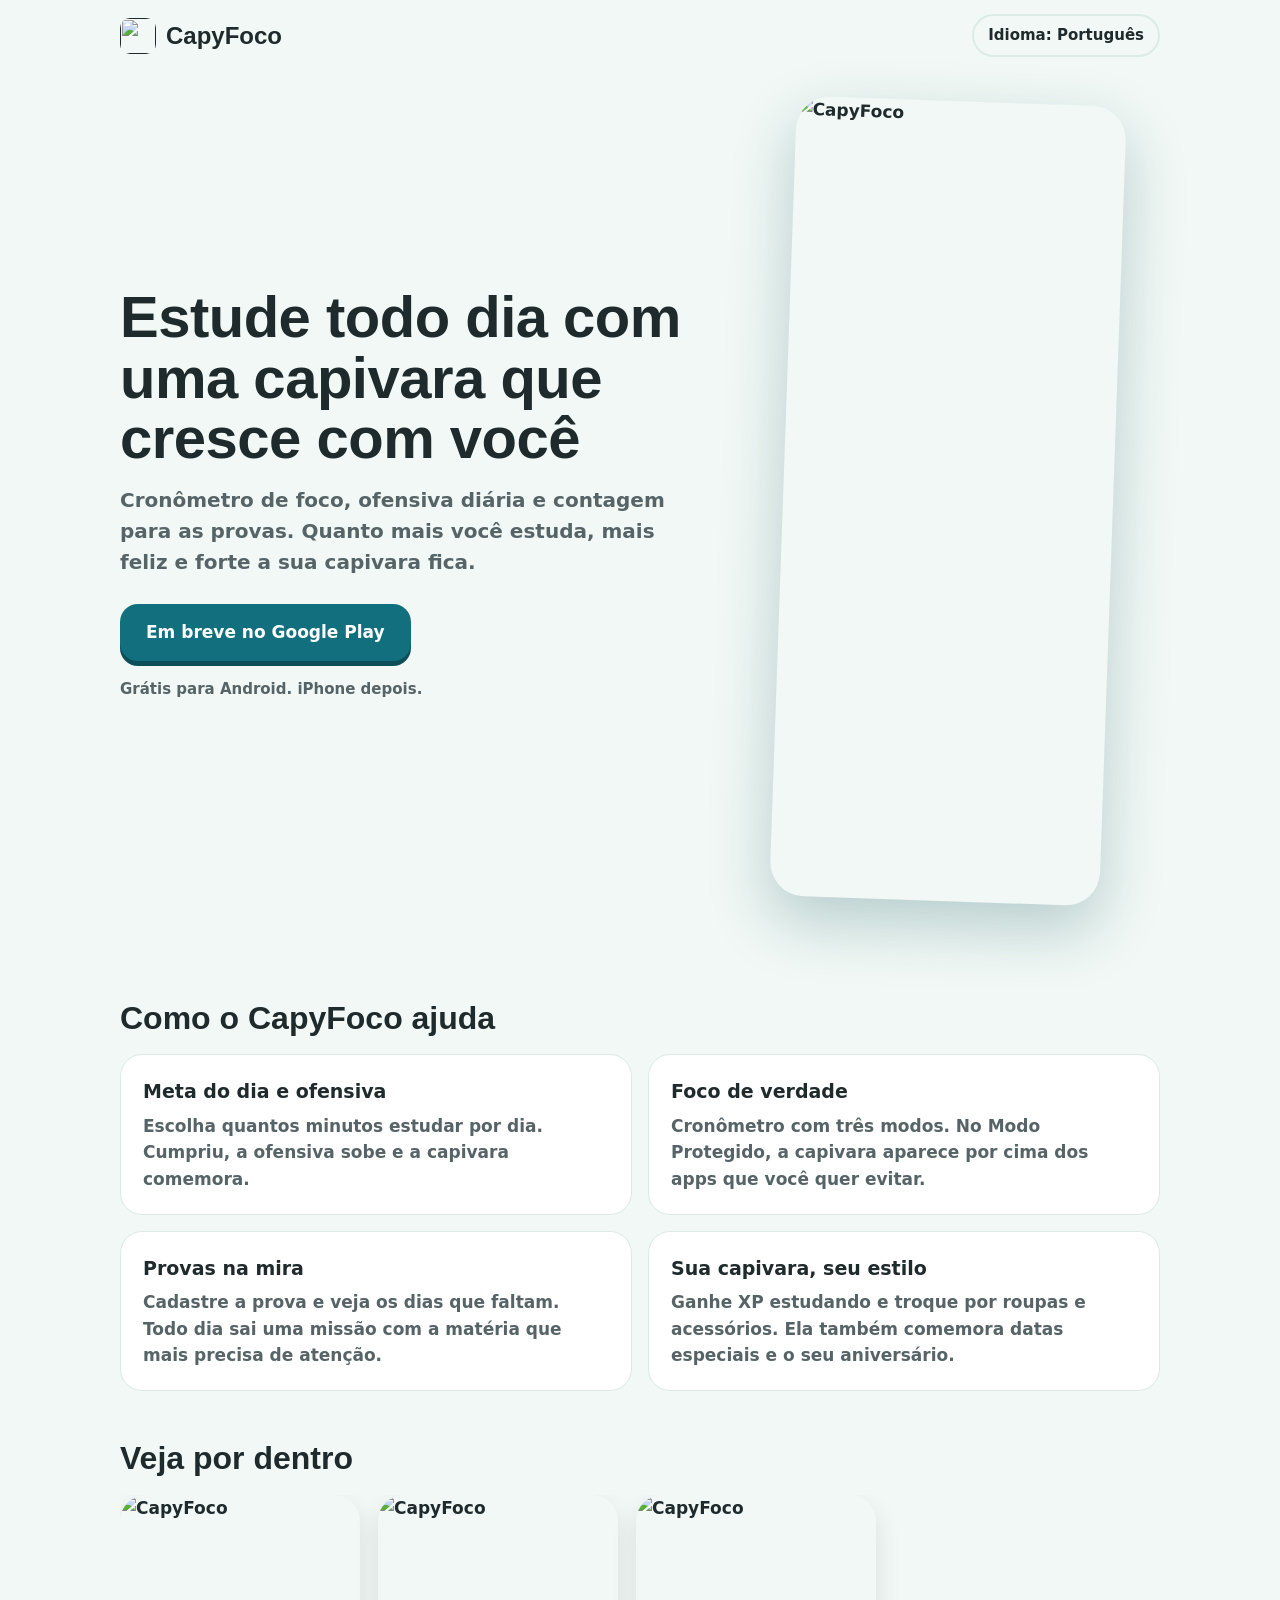
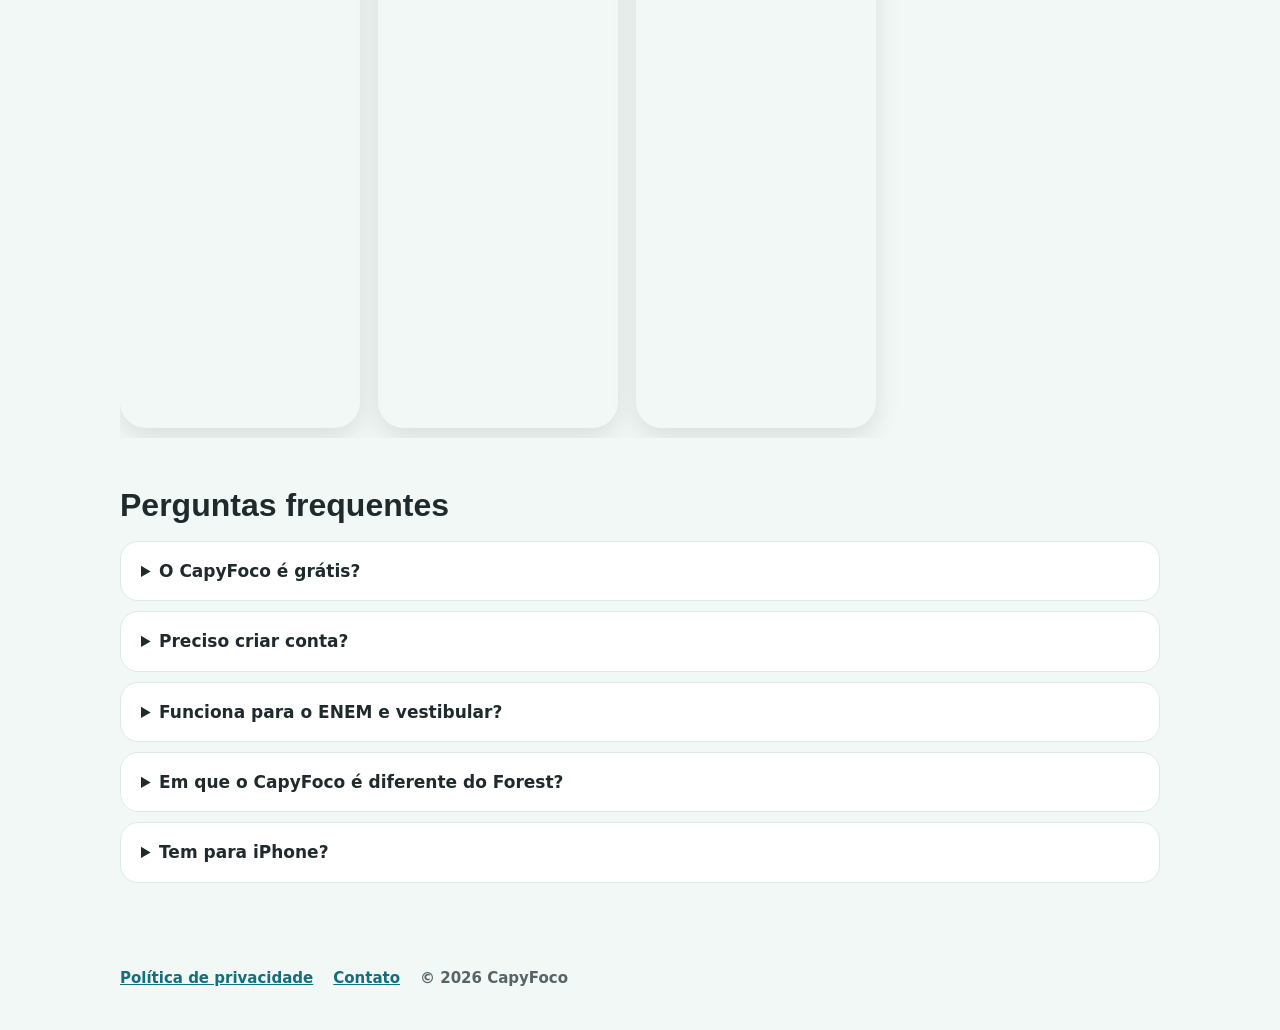
==== index.html @ 97c19973 "Add files via upload" ====
<!doctype html>
<html lang="pt-BR">
<head>
  <meta charset="utf-8">
  <meta name="viewport" content="width=device-width, initial-scale=1">
  <title>CapyFoco: app de estudos com capivara virtual</title>
  <meta name="description" content="Estude todo dia com uma capivara que cresce com você. Cronômetro de foco, ofensiva, contagem para provas como o ENEM e bloqueio de apps que distraem. Grátis para Android.">
  <link rel="canonical" href="https://samdemendes21.github.io/capyfoco/">
  <link rel="alternate" hreflang="pt-BR" href="https://samdemendes21.github.io/capyfoco/">
  <link rel="alternate" hreflang="en" href="https://samdemendes21.github.io/capyfoco/en/">
  <link rel="alternate" hreflang="es" href="https://samdemendes21.github.io/capyfoco/es/">
  <link rel="alternate" hreflang="fr" href="https://samdemendes21.github.io/capyfoco/fr/">
  <link rel="alternate" hreflang="ja" href="https://samdemendes21.github.io/capyfoco/ja/">
  <link rel="alternate" hreflang="de" href="https://samdemendes21.github.io/capyfoco/de/">
  <link rel="alternate" hreflang="ko" href="https://samdemendes21.github.io/capyfoco/ko/">
  <link rel="alternate" hreflang="zh-TW" href="https://samdemendes21.github.io/capyfoco/zh/">
  <link rel="alternate" hreflang="it" href="https://samdemendes21.github.io/capyfoco/it/">
  <link rel="alternate" hreflang="nl" href="https://samdemendes21.github.io/capyfoco/nl/">
  <link rel="alternate" hreflang="id" href="https://samdemendes21.github.io/capyfoco/id/">
  <link rel="alternate" hreflang="tr" href="https://samdemendes21.github.io/capyfoco/tr/">
  <link rel="alternate" hreflang="vi" href="https://samdemendes21.github.io/capyfoco/vi/">
  <link rel="alternate" hreflang="x-default" href="https://samdemendes21.github.io/capyfoco/en/">
  <link rel="icon" href="favicon.png">
  <meta property="og:type" content="website">
  <meta property="og:title" content="CapyFoco: app de estudos com capivara virtual">
  <meta property="og:description" content="Estude todo dia com uma capivara que cresce com você. Cronômetro de foco, ofensiva, contagem para provas como o ENEM e bloqueio de apps que distraem. Grátis para Android.">
  <meta property="og:image" content="https://samdemendes21.github.io/capyfoco/img/pt-destaque.jpg">
  <meta property="og:url" content="https://samdemendes21.github.io/capyfoco/">
  <meta name="twitter:card" content="summary_large_image">
  <meta name="theme-color" content="#126F7E">
  <link rel="stylesheet" href="style.css">
  <script type="application/ld+json">[{"@context":"https://schema.org","@type":"MobileApplication","name":"CapyFoco","operatingSystem":"Android","applicationCategory":"EducationalApplication","description":"Estude todo dia com uma capivara que cresce com você. Cronômetro de foco, ofensiva, contagem para provas como o ENEM e bloqueio de apps que distraem. Grátis para Android.","url":"https://samdemendes21.github.io/capyfoco/","inLanguage":"pt-BR","image":"https://samdemendes21.github.io/capyfoco/img/pt-destaque.jpg","offers":{"@type":"Offer","price":"0","priceCurrency":"USD"},"author":{"@type":"Person","name":"Samuel Mendes"},"installUrl":"https://play.google.com/store/apps/details?id=br.app.capyfoco"},{"@context":"https://schema.org","@type":"FAQPage","mainEntity":[{"@type":"Question","name":"O CapyFoco é grátis?","acceptedAnswer":{"@type":"Answer","text":"Sim. O app é grátis com anúncios. O Premium (opcional) tira os anúncios e libera o Modo Protegido, o silêncio de notificações no foco e 3 protetores de ofensiva por mês."}},{"@type":"Question","name":"Preciso criar conta?","acceptedAnswer":{"@type":"Answer","text":"Não. Seus dados ficam no seu celular. Se quiser, dá para sincronizar com o seu próprio Google Drive."}},{"@type":"Question","name":"Funciona para o ENEM e vestibular?","acceptedAnswer":{"@type":"Answer","text":"Sim. Você cadastra a data da prova, acompanha a contagem regressiva e recebe lembretes 7, 3 e 1 dia antes."}},{"@type":"Question","name":"Em que o CapyFoco é diferente do Forest?","acceptedAnswer":{"@type":"Answer","text":"No Forest você planta árvores. No CapyFoco você cuida de uma capivara que cresce com o seu estudo, com ofensiva diária, metas e contagem para provas, tudo no mesmo app."}},{"@type":"Question","name":"Tem para iPhone?","acceptedAnswer":{"@type":"Answer","text":"Por enquanto só Android. A versão para iPhone está nos planos."}}]}]</script>
</head>
<body>
  <header class="top">
    <a class="brand" href=""><img src="img/icon-192.png" alt="" width="36" height="36">CapyFoco</a>
    <details class="lang"><summary>Idioma: Português</summary><nav><a href="" aria-current="page" hreflang="pt-BR" lang="pt-BR">Português</a><a href="en/" hreflang="en" lang="en">English</a><a href="es/" hreflang="es" lang="es">Español</a><a href="fr/" hreflang="fr" lang="fr">Français</a><a href="ja/" hreflang="ja" lang="ja">日本語</a><a href="de/" hreflang="de" lang="de">Deutsch</a><a href="ko/" hreflang="ko" lang="ko">한국어</a><a href="zh/" hreflang="zh-TW" lang="zh-TW">繁體中文</a><a href="it/" hreflang="it" lang="it">Italiano</a><a href="nl/" hreflang="nl" lang="nl">Nederlands</a><a href="id/" hreflang="id" lang="id">Bahasa Indonesia</a><a href="tr/" hreflang="tr" lang="tr">Türkçe</a><a href="vi/" hreflang="vi" lang="vi">Tiếng Việt</a></nav></details>
  </header>
  <main>
    <section class="hero">
      <div class="hero-text">
        <h1>Estude todo dia com uma capivara que cresce com você</h1>
        <p class="sub">Cronômetro de foco, ofensiva diária e contagem para as provas. Quanto mais você estuda, mais feliz e forte a sua capivara fica.</p>
        <p class="cta"><span class="btn" aria-disabled="true">Em breve no Google Play</span></p>
        <p class="note">Grátis para Android. iPhone depois.</p>
      </div>
      <img class="hero-img" src="img/pt-1hoje.jpg" alt="CapyFoco" width="360" height="800">
    </section>
    <section>
      <h2>Como o CapyFoco ajuda</h2>
      <div class="features"><article><h3>Meta do dia e ofensiva</h3><p>Escolha quantos minutos estudar por dia. Cumpriu, a ofensiva sobe e a capivara comemora.</p></article><article><h3>Foco de verdade</h3><p>Cronômetro com três modos. No Modo Protegido, a capivara aparece por cima dos apps que você quer evitar.</p></article><article><h3>Provas na mira</h3><p>Cadastre a prova e veja os dias que faltam. Todo dia sai uma missão com a matéria que mais precisa de atenção.</p></article><article><h3>Sua capivara, seu estilo</h3><p>Ganhe XP estudando e troque por roupas e acessórios. Ela também comemora datas especiais e o seu aniversário.</p></article></div>
    </section>
    <section>
      <h2>Veja por dentro</h2>
      <div class="shots"><img src="img/pt-3foco.jpg" alt="CapyFoco" width="360" height="800" loading="lazy"><img src="img/pt-5historico.jpg" alt="CapyFoco" width="360" height="800" loading="lazy"><img src="img/pt-4loja.jpg" alt="CapyFoco" width="360" height="800" loading="lazy"></div>
    </section>
    <section>
      <h2>Perguntas frequentes</h2>
      <div class="faq"><details><summary>O CapyFoco é grátis?</summary><p>Sim. O app é grátis com anúncios. O Premium (opcional) tira os anúncios e libera o Modo Protegido, o silêncio de notificações no foco e 3 protetores de ofensiva por mês.</p></details><details><summary>Preciso criar conta?</summary><p>Não. Seus dados ficam no seu celular. Se quiser, dá para sincronizar com o seu próprio Google Drive.</p></details><details><summary>Funciona para o ENEM e vestibular?</summary><p>Sim. Você cadastra a data da prova, acompanha a contagem regressiva e recebe lembretes 7, 3 e 1 dia antes.</p></details><details><summary>Em que o CapyFoco é diferente do Forest?</summary><p>No Forest você planta árvores. No CapyFoco você cuida de uma capivara que cresce com o seu estudo, com ofensiva diária, metas e contagem para provas, tudo no mesmo app.</p></details><details><summary>Tem para iPhone?</summary><p>Por enquanto só Android. A versão para iPhone está nos planos.</p></details></div>
    </section>
  </main>
  <footer>
    <a href="https://samdemendes21.github.io/capyfoco-privacidade/">Política de privacidade</a>
    <a href="mailto:ssacomercio@gmail.com">Contato</a>
    <span>© 2026 CapyFoco</span>
  </footer>
</body>
</html>
---- style.css ----
@font-face{font-family:Baloo;src:url(fonts/baloo2-800.ttf);font-weight:800;font-display:swap}
@font-face{font-family:Nunito;src:url(fonts/nunito-700.ttf);font-weight:700;font-display:swap}
@font-face{font-family:Nunito;src:url(fonts/nunito-800.ttf);font-weight:800;font-display:swap}
:root{--bg:#F1F8F5;--ink:#1F2A2C;--muted:#566467;--teal:#126F7E;--teal-d:#0C4F59;--card:#fff;--gold:#FFC531;--line:#DCEBE6}
@media (prefers-color-scheme:dark){:root{--bg:#0F1D20;--ink:#EAF4F2;--muted:#A9BDBA;--card:#17292D;--line:#25403F}}
*{box-sizing:border-box}
body{margin:0;background:var(--bg);color:var(--ink);font:700 17px/1.55 Nunito,system-ui,sans-serif}
.top{display:flex;justify-content:space-between;align-items:center;gap:12px;padding:14px 20px;max-width:1080px;margin:0 auto}
.brand{display:flex;align-items:center;gap:10px;color:var(--ink);text-decoration:none;font:800 24px Baloo,sans-serif}
.brand img{border-radius:10px}
.lang{position:relative}.lang summary{cursor:pointer;list-style:none;padding:8px 14px;border:2px solid var(--line);border-radius:999px;font-size:15px}
.lang nav{position:absolute;right:0;top:46px;z-index:5;background:var(--card);border:1px solid var(--line);border-radius:16px;padding:8px;display:grid;grid-template-columns:1fr 1fr;gap:2px;width:300px;box-shadow:0 12px 30px rgba(0,0,0,.12)}
.lang nav a{padding:7px 10px;border-radius:10px;color:var(--ink);text-decoration:none;font-size:15px}.lang nav a:hover,.lang nav a[aria-current]{background:var(--bg)}
main{max-width:1080px;margin:0 auto;padding:0 20px}
.hero{display:grid;grid-template-columns:1.15fr .85fr;gap:40px;align-items:center;padding:30px 0 50px}
h1{font:800 clamp(34px,5.4vw,58px)/1.05 Baloo,sans-serif;margin:0 0 16px;letter-spacing:-.5px}
h2{font:800 32px/1.1 Baloo,sans-serif;margin:50px 0 18px}
h3{margin:0 0 6px;font-size:19px;font-weight:800}
.sub{font-size:20px;color:var(--muted);margin:0 0 26px;max-width:34em}
.btn{display:inline-block;background:var(--teal);color:#fff;padding:15px 26px;border-radius:18px;box-shadow:0 5px 0 var(--teal-d);font-weight:800}
.note{color:var(--muted);font-size:15px}
.hero-img{width:100%;max-width:330px;justify-self:center;border-radius:34px;box-shadow:0 24px 60px rgba(12,79,89,.25);transform:rotate(2deg)}
.features{display:grid;grid-template-columns:repeat(2,1fr);gap:16px}
.features article{background:var(--card);border:1px solid var(--line);border-radius:22px;padding:22px}
.features p,.faq p{margin:0;color:var(--muted)}
.shots{display:flex;gap:18px;overflow-x:auto;padding-bottom:10px;scroll-snap-type:x mandatory}
.shots img{width:240px;height:auto;border-radius:26px;scroll-snap-align:start;box-shadow:0 10px 26px rgba(0,0,0,.1)}
.faq details{background:var(--card);border:1px solid var(--line);border-radius:18px;padding:16px 20px;margin-bottom:10px}
.faq summary{cursor:pointer;font-weight:800}.faq p{margin-top:10px}
footer{max-width:1080px;margin:60px auto 0;padding:24px 20px 40px;display:flex;flex-wrap:wrap;gap:20px;color:var(--muted);font-size:15px}
footer a{color:var(--teal)}
@media (max-width:760px){.hero{grid-template-columns:1fr}.hero-img{max-width:260px}.features{grid-template-columns:1fr}}
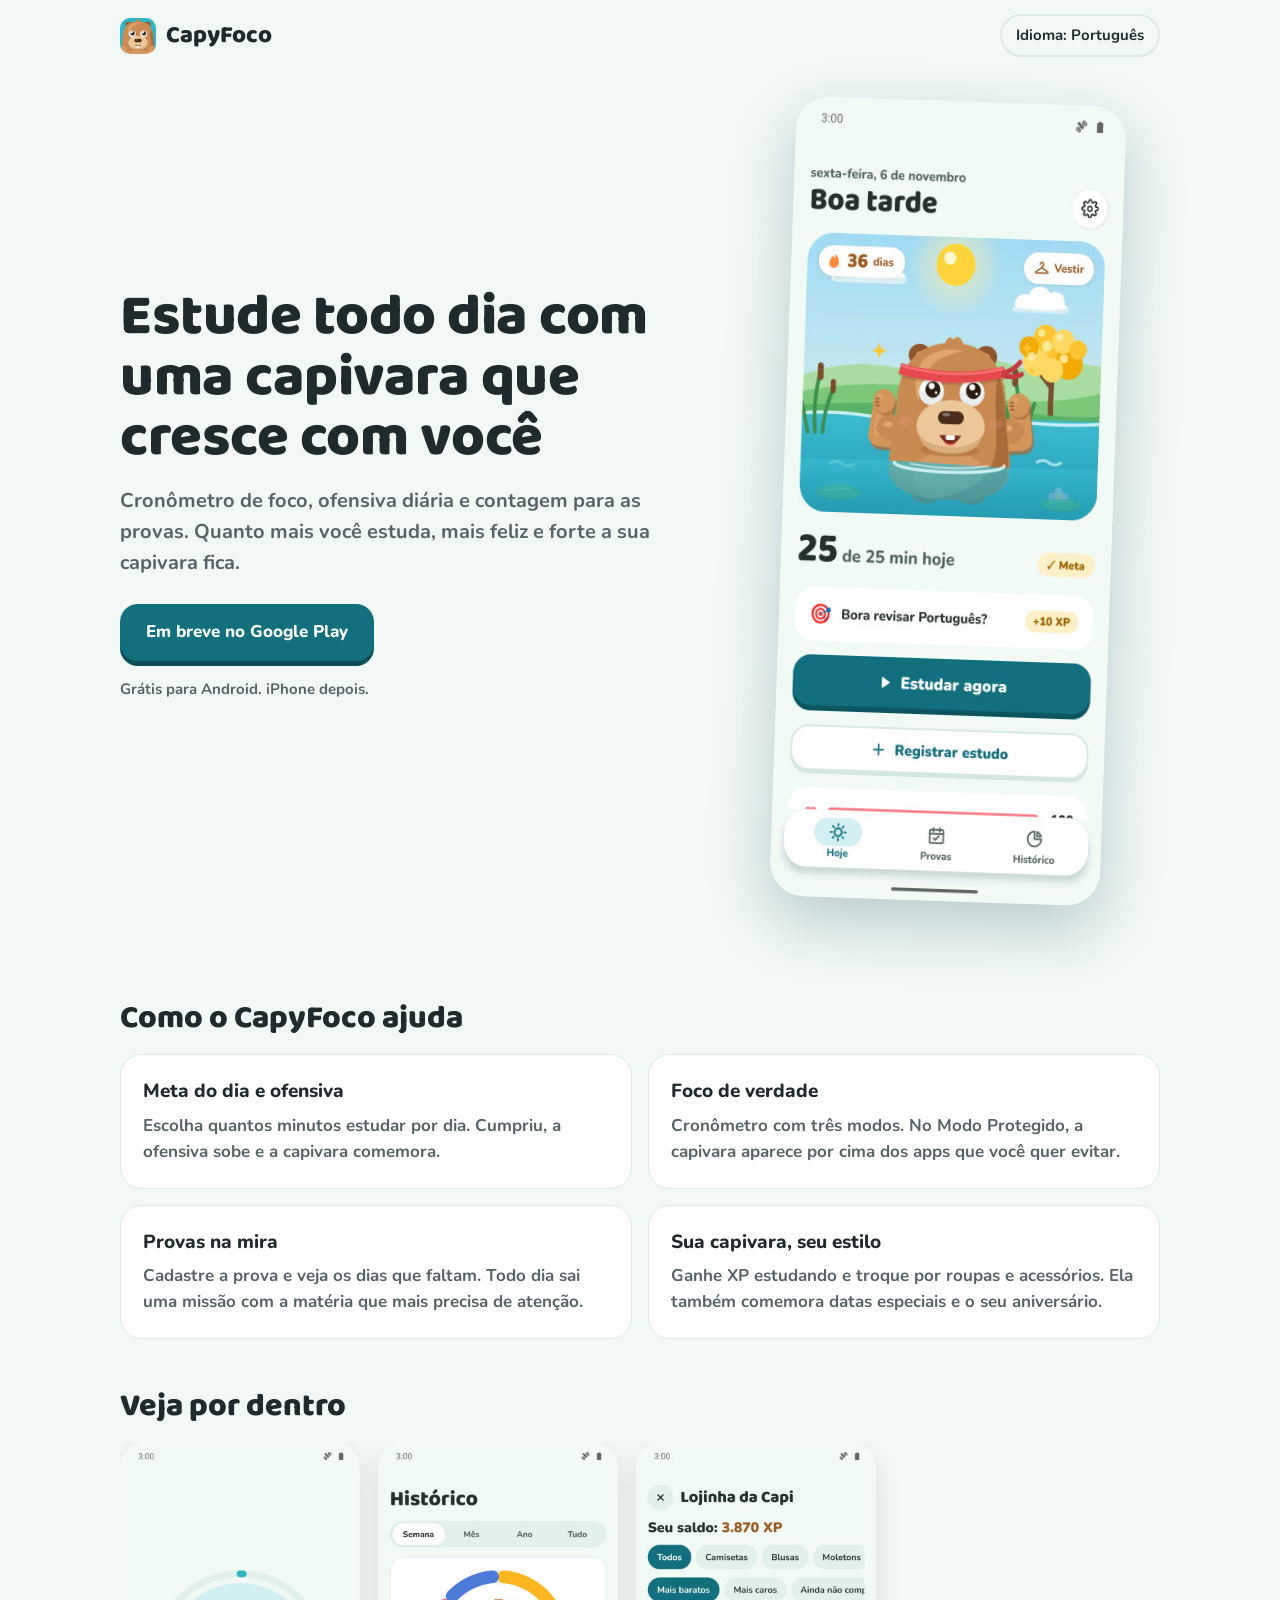
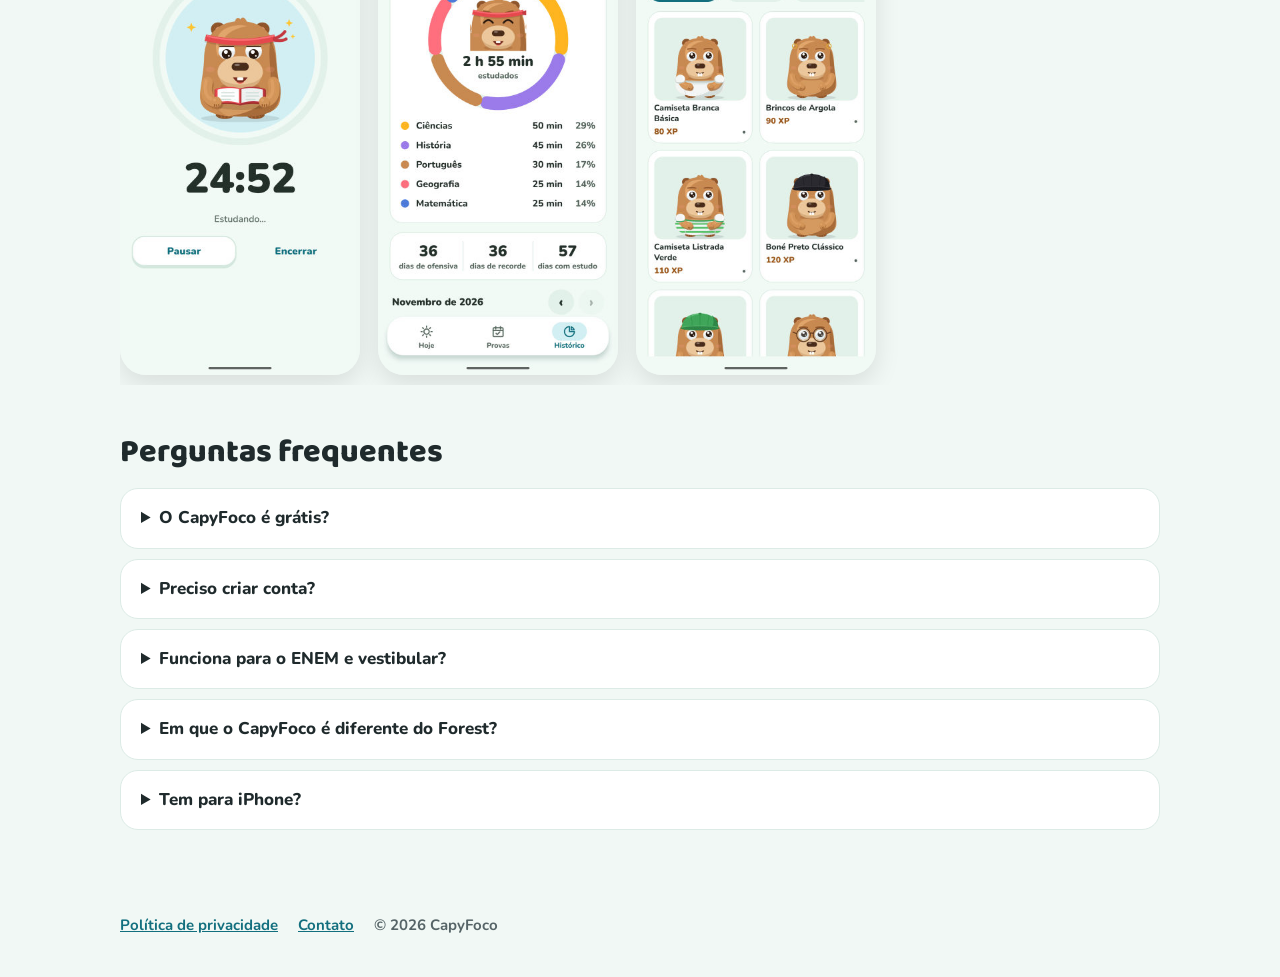
==== commit e9e2b44d: "Contato: osamdemendes@gmail.com" ====
--- a/index.html
+++ b/index.html
@@ -7,19 +7,19 @@
   <meta name="description" content="Estude todo dia com uma capivara que cresce com você. Cronômetro de foco, ofensiva, contagem para provas como o ENEM e bloqueio de apps que distraem. Grátis para Android.">
   <link rel="canonical" href="https://samdemendes21.github.io/capyfoco/">
   <link rel="alternate" hreflang="pt-BR" href="https://samdemendes21.github.io/capyfoco/">
-  <link rel="alternate" hreflang="en" href="https://samdemendes21.github.io/capyfoco/en/">
-  <link rel="alternate" hreflang="es" href="https://samdemendes21.github.io/capyfoco/es/">
-  <link rel="alternate" hreflang="fr" href="https://samdemendes21.github.io/capyfoco/fr/">
-  <link rel="alternate" hreflang="ja" href="https://samdemendes21.github.io/capyfoco/ja/">
-  <link rel="alternate" hreflang="de" href="https://samdemendes21.github.io/capyfoco/de/">
-  <link rel="alternate" hreflang="ko" href="https://samdemendes21.github.io/capyfoco/ko/">
-  <link rel="alternate" hreflang="zh-TW" href="https://samdemendes21.github.io/capyfoco/zh/">
-  <link rel="alternate" hreflang="it" href="https://samdemendes21.github.io/capyfoco/it/">
-  <link rel="alternate" hreflang="nl" href="https://samdemendes21.github.io/capyfoco/nl/">
-  <link rel="alternate" hreflang="id" href="https://samdemendes21.github.io/capyfoco/id/">
-  <link rel="alternate" hreflang="tr" href="https://samdemendes21.github.io/capyfoco/tr/">
-  <link rel="alternate" hreflang="vi" href="https://samdemendes21.github.io/capyfoco/vi/">
-  <link rel="alternate" hreflang="x-default" href="https://samdemendes21.github.io/capyfoco/en/">
+  <link rel="alternate" hreflang="en" href="https://samdemendes21.github.io/capyfoco/en.html">
+  <link rel="alternate" hreflang="es" href="https://samdemendes21.github.io/capyfoco/es.html">
+  <link rel="alternate" hreflang="fr" href="https://samdemendes21.github.io/capyfoco/fr.html">
+  <link rel="alternate" hreflang="ja" href="https://samdemendes21.github.io/capyfoco/ja.html">
+  <link rel="alternate" hreflang="de" href="https://samdemendes21.github.io/capyfoco/de.html">
+  <link rel="alternate" hreflang="ko" href="https://samdemendes21.github.io/capyfoco/ko.html">
+  <link rel="alternate" hreflang="zh-TW" href="https://samdemendes21.github.io/capyfoco/zh.html">
+  <link rel="alternate" hreflang="it" href="https://samdemendes21.github.io/capyfoco/it.html">
+  <link rel="alternate" hreflang="nl" href="https://samdemendes21.github.io/capyfoco/nl.html">
+  <link rel="alternate" hreflang="id" href="https://samdemendes21.github.io/capyfoco/id.html">
+  <link rel="alternate" hreflang="tr" href="https://samdemendes21.github.io/capyfoco/tr.html">
+  <link rel="alternate" hreflang="vi" href="https://samdemendes21.github.io/capyfoco/vi.html">
+  <link rel="alternate" hreflang="x-default" href="https://samdemendes21.github.io/capyfoco/en.html">
   <link rel="icon" href="favicon.png">
   <meta property="og:type" content="website">
   <meta property="og:title" content="CapyFoco: app de estudos com capivara virtual">
@@ -34,7 +34,7 @@
 <body>
   <header class="top">
     <a class="brand" href=""><img src="img/icon-192.png" alt="" width="36" height="36">CapyFoco</a>
-    <details class="lang"><summary>Idioma: Português</summary><nav><a href="" aria-current="page" hreflang="pt-BR" lang="pt-BR">Português</a><a href="en/" hreflang="en" lang="en">English</a><a href="es/" hreflang="es" lang="es">Español</a><a href="fr/" hreflang="fr" lang="fr">Français</a><a href="ja/" hreflang="ja" lang="ja">日本語</a><a href="de/" hreflang="de" lang="de">Deutsch</a><a href="ko/" hreflang="ko" lang="ko">한국어</a><a href="zh/" hreflang="zh-TW" lang="zh-TW">繁體中文</a><a href="it/" hreflang="it" lang="it">Italiano</a><a href="nl/" hreflang="nl" lang="nl">Nederlands</a><a href="id/" hreflang="id" lang="id">Bahasa Indonesia</a><a href="tr/" hreflang="tr" lang="tr">Türkçe</a><a href="vi/" hreflang="vi" lang="vi">Tiếng Việt</a></nav></details>
+    <details class="lang"><summary>Idioma: Português</summary><nav><a href="" aria-current="page" hreflang="pt-BR" lang="pt-BR">Português</a><a href="en.html" hreflang="en" lang="en">English</a><a href="es.html" hreflang="es" lang="es">Español</a><a href="fr.html" hreflang="fr" lang="fr">Français</a><a href="ja.html" hreflang="ja" lang="ja">日本語</a><a href="de.html" hreflang="de" lang="de">Deutsch</a><a href="ko.html" hreflang="ko" lang="ko">한국어</a><a href="zh.html" hreflang="zh-TW" lang="zh-TW">繁體中文</a><a href="it.html" hreflang="it" lang="it">Italiano</a><a href="nl.html" hreflang="nl" lang="nl">Nederlands</a><a href="id.html" hreflang="id" lang="id">Bahasa Indonesia</a><a href="tr.html" hreflang="tr" lang="tr">Türkçe</a><a href="vi.html" hreflang="vi" lang="vi">Tiếng Việt</a></nav></details>
   </header>
   <main>
     <section class="hero">
@@ -61,7 +61,7 @@
   </main>
   <footer>
     <a href="https://samdemendes21.github.io/capyfoco-privacidade/">Política de privacidade</a>
-    <a href="mailto:ssacomercio@gmail.com">Contato</a>
+    <a href="mailto:osamdemendes@gmail.com">Contato</a>
     <span>© 2026 CapyFoco</span>
   </footer>
 </body>
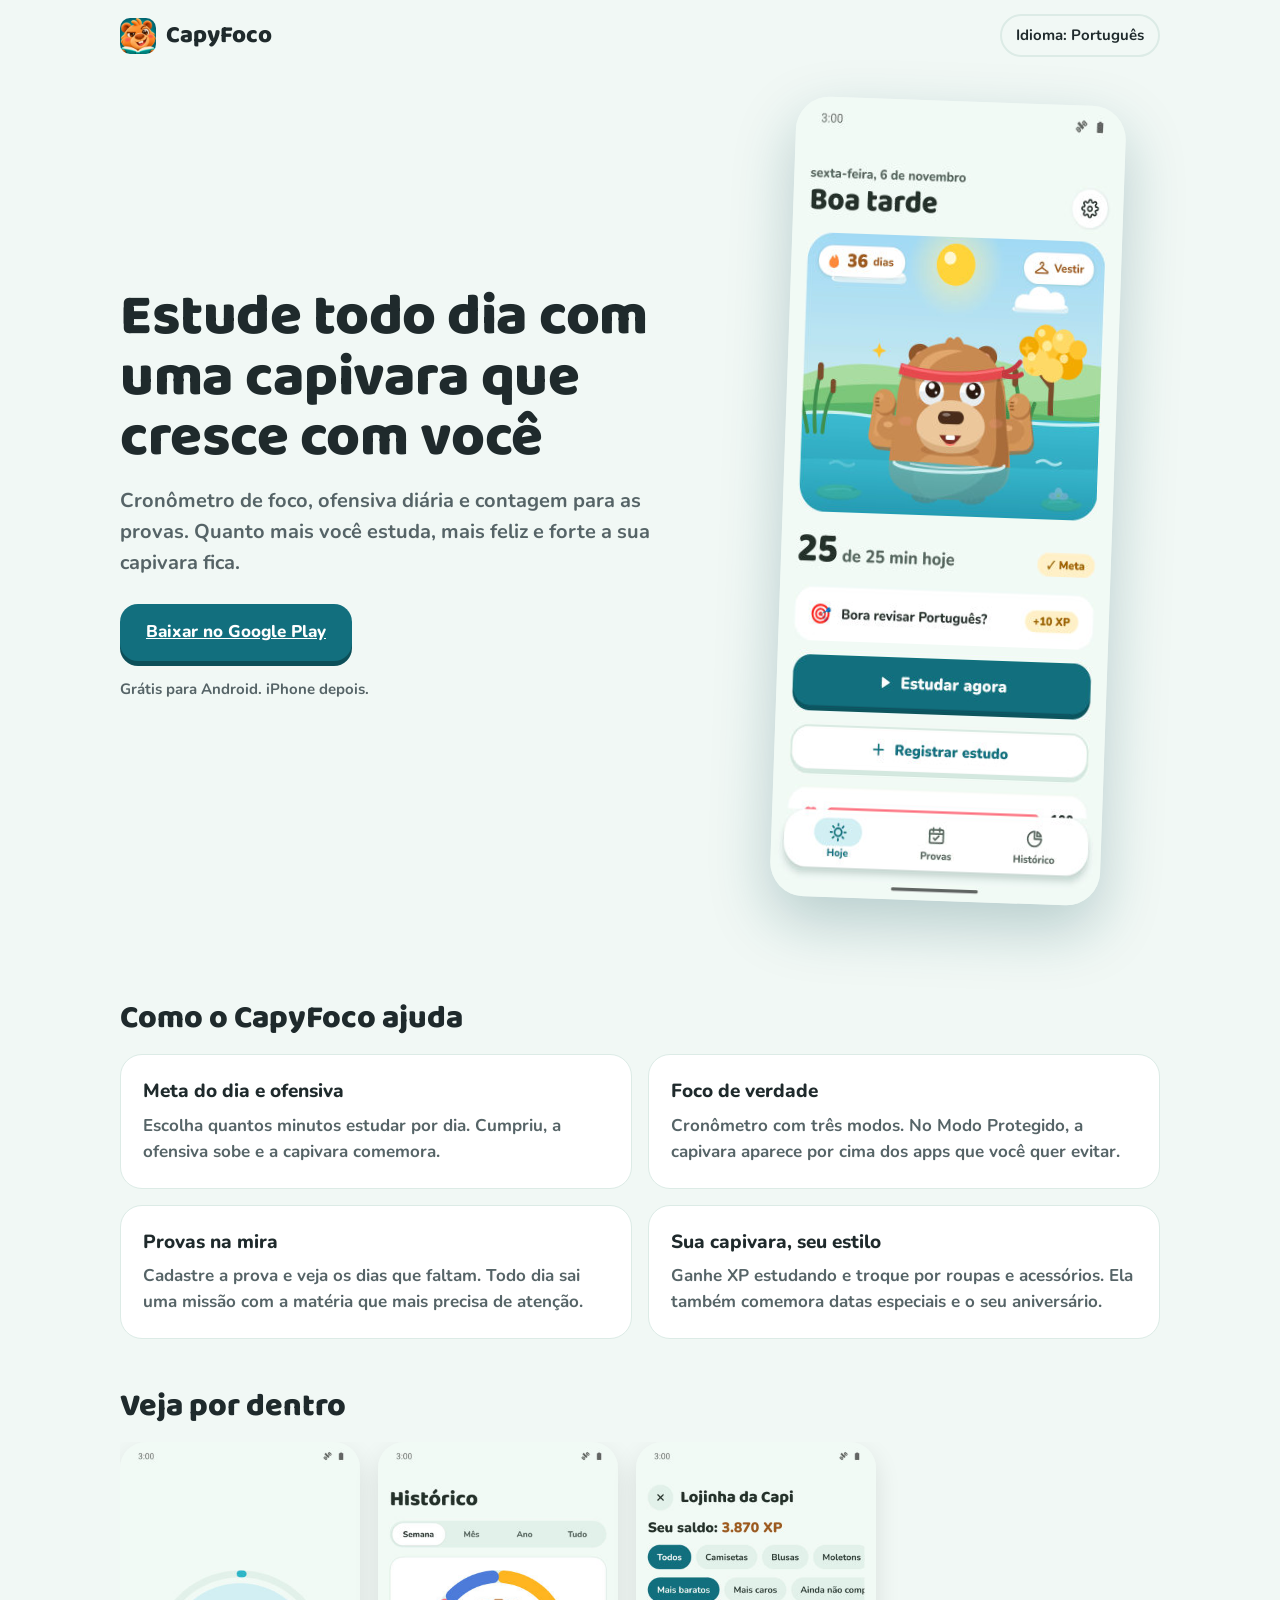
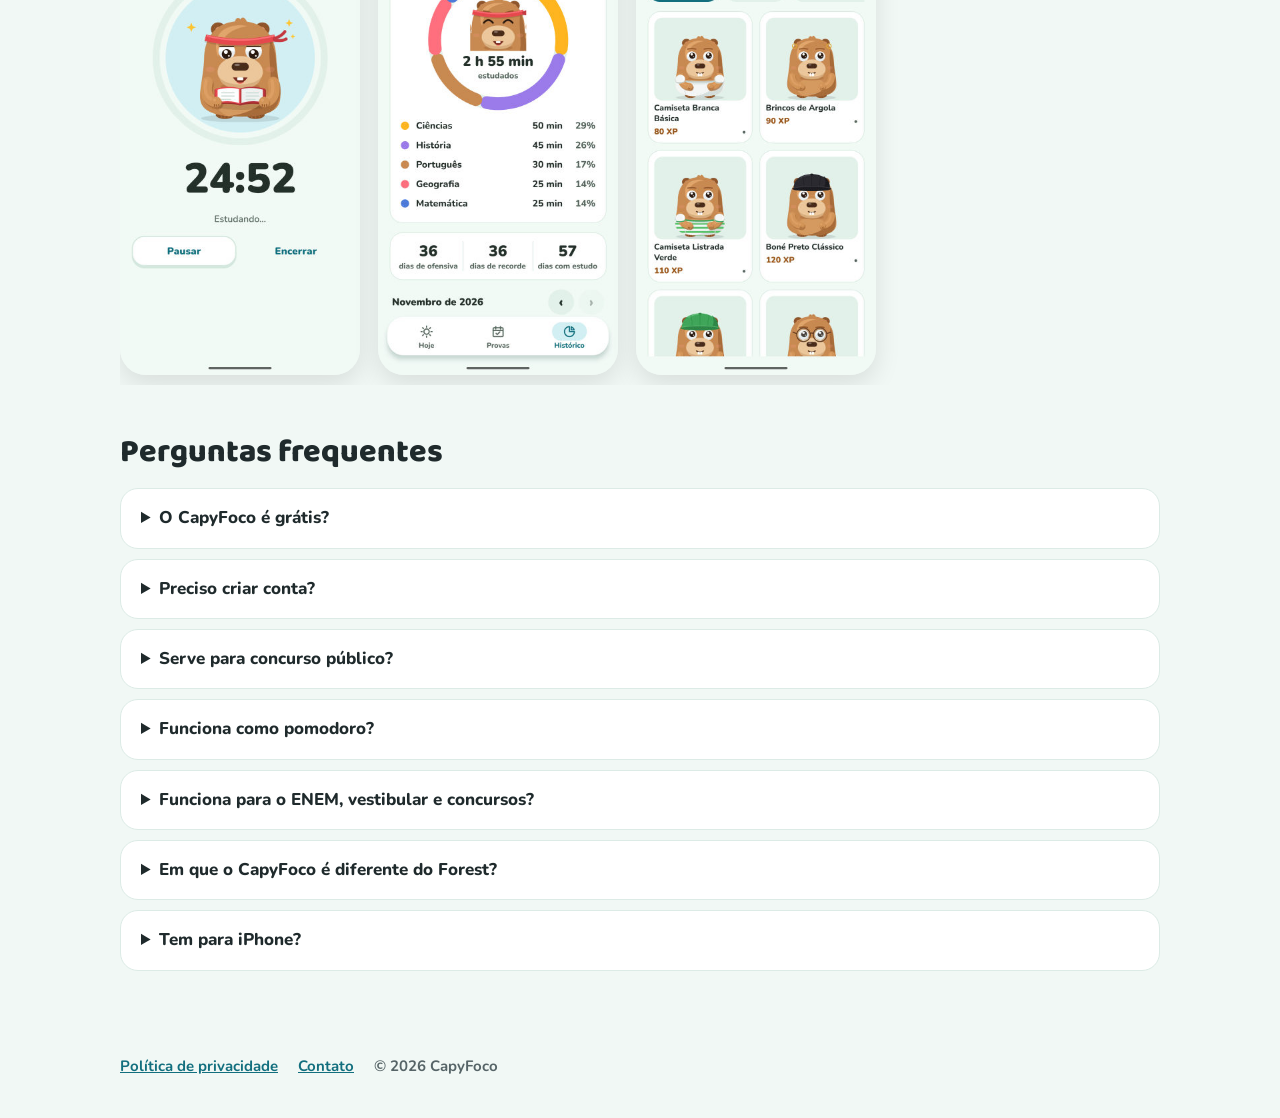
==== commit 152c6b4e: "App no ar: botão da Play Store, SEO (app para estudar, pomodoro, concursos)" ====
--- a/index.html
+++ b/index.html
@@ -3,8 +3,8 @@
 <head>
   <meta charset="utf-8">
   <meta name="viewport" content="width=device-width, initial-scale=1">
-  <title>CapyFoco: app de estudos com capivara virtual</title>
-  <meta name="description" content="Estude todo dia com uma capivara que cresce com você. Cronômetro de foco, ofensiva, contagem para provas como o ENEM e bloqueio de apps que distraem. Grátis para Android.">
+  <title>CapyFoco: app para estudar com capivara virtual</title>
+  <meta name="description" content="App para estudar com uma capivara que cresce com você. Cronômetro de estudos estilo pomodoro, ofensiva e contagem para ENEM, vestibular e concursos. Grátis para Android.">
   <link rel="canonical" href="https://samdemendes21.github.io/capyfoco/">
   <link rel="alternate" hreflang="pt-BR" href="https://samdemendes21.github.io/capyfoco/">
   <link rel="alternate" hreflang="en" href="https://samdemendes21.github.io/capyfoco/en.html">
@@ -22,14 +22,14 @@
   <link rel="alternate" hreflang="x-default" href="https://samdemendes21.github.io/capyfoco/en.html">
   <link rel="icon" href="favicon.png">
   <meta property="og:type" content="website">
-  <meta property="og:title" content="CapyFoco: app de estudos com capivara virtual">
-  <meta property="og:description" content="Estude todo dia com uma capivara que cresce com você. Cronômetro de foco, ofensiva, contagem para provas como o ENEM e bloqueio de apps que distraem. Grátis para Android.">
+  <meta property="og:title" content="CapyFoco: app para estudar com capivara virtual">
+  <meta property="og:description" content="App para estudar com uma capivara que cresce com você. Cronômetro de estudos estilo pomodoro, ofensiva e contagem para ENEM, vestibular e concursos. Grátis para Android.">
   <meta property="og:image" content="https://samdemendes21.github.io/capyfoco/img/pt-destaque.jpg">
   <meta property="og:url" content="https://samdemendes21.github.io/capyfoco/">
   <meta name="twitter:card" content="summary_large_image">
   <meta name="theme-color" content="#126F7E">
   <link rel="stylesheet" href="style.css">
-  <script type="application/ld+json">[{"@context":"https://schema.org","@type":"MobileApplication","name":"CapyFoco","operatingSystem":"Android","applicationCategory":"EducationalApplication","description":"Estude todo dia com uma capivara que cresce com você. Cronômetro de foco, ofensiva, contagem para provas como o ENEM e bloqueio de apps que distraem. Grátis para Android.","url":"https://samdemendes21.github.io/capyfoco/","inLanguage":"pt-BR","image":"https://samdemendes21.github.io/capyfoco/img/pt-destaque.jpg","offers":{"@type":"Offer","price":"0","priceCurrency":"USD"},"author":{"@type":"Person","name":"Samuel Mendes"},"installUrl":"https://play.google.com/store/apps/details?id=br.app.capyfoco"},{"@context":"https://schema.org","@type":"FAQPage","mainEntity":[{"@type":"Question","name":"O CapyFoco é grátis?","acceptedAnswer":{"@type":"Answer","text":"Sim. O app é grátis com anúncios. O Premium (opcional) tira os anúncios e libera o Modo Protegido, o silêncio de notificações no foco e 3 protetores de ofensiva por mês."}},{"@type":"Question","name":"Preciso criar conta?","acceptedAnswer":{"@type":"Answer","text":"Não. Seus dados ficam no seu celular. Se quiser, dá para sincronizar com o seu próprio Google Drive."}},{"@type":"Question","name":"Funciona para o ENEM e vestibular?","acceptedAnswer":{"@type":"Answer","text":"Sim. Você cadastra a data da prova, acompanha a contagem regressiva e recebe lembretes 7, 3 e 1 dia antes."}},{"@type":"Question","name":"Em que o CapyFoco é diferente do Forest?","acceptedAnswer":{"@type":"Answer","text":"No Forest você planta árvores. No CapyFoco você cuida de uma capivara que cresce com o seu estudo, com ofensiva diária, metas e contagem para provas, tudo no mesmo app."}},{"@type":"Question","name":"Tem para iPhone?","acceptedAnswer":{"@type":"Answer","text":"Por enquanto só Android. A versão para iPhone está nos planos."}}]}]</script>
+  <script type="application/ld+json">[{"@context":"https://schema.org","@type":"MobileApplication","name":"CapyFoco","operatingSystem":"Android","applicationCategory":"EducationalApplication","description":"App para estudar com uma capivara que cresce com você. Cronômetro de estudos estilo pomodoro, ofensiva e contagem para ENEM, vestibular e concursos. Grátis para Android.","url":"https://samdemendes21.github.io/capyfoco/","inLanguage":"pt-BR","image":"https://samdemendes21.github.io/capyfoco/img/pt-destaque.jpg","offers":{"@type":"Offer","price":"0","priceCurrency":"USD"},"author":{"@type":"Person","name":"Samuel Mendes"},"installUrl":"https://play.google.com/store/apps/details?id=br.app.capyfoco"},{"@context":"https://schema.org","@type":"FAQPage","mainEntity":[{"@type":"Question","name":"O CapyFoco é grátis?","acceptedAnswer":{"@type":"Answer","text":"Sim. O app é grátis com anúncios. O Premium (opcional) tira os anúncios e libera o Modo Protegido, o silêncio de notificações no foco e 3 protetores de ofensiva por mês."}},{"@type":"Question","name":"Preciso criar conta?","acceptedAnswer":{"@type":"Answer","text":"Não. Seus dados ficam no seu celular. Se quiser, dá para sincronizar com o seu próprio Google Drive."}},{"@type":"Question","name":"Serve para concurso público?","acceptedAnswer":{"@type":"Answer","text":"Sim. Cadastre a data do concurso, estude com o cronômetro todo dia e acompanhe a ofensiva e o tempo por matéria no histórico."}},{"@type":"Question","name":"Funciona como pomodoro?","acceptedAnswer":{"@type":"Answer","text":"Sim. Você escolhe quantos minutos estudar (25 é o padrão do pomodoro), e o cronômetro segue contando mesmo com a tela bloqueada."}},{"@type":"Question","name":"Funciona para o ENEM, vestibular e concursos?","acceptedAnswer":{"@type":"Answer","text":"Sim. Você cadastra a data da prova, acompanha a contagem regressiva e recebe lembretes 7, 3 e 1 dia antes."}},{"@type":"Question","name":"Em que o CapyFoco é diferente do Forest?","acceptedAnswer":{"@type":"Answer","text":"No Forest você planta árvores. No CapyFoco você cuida de uma capivara que cresce com o seu estudo, com ofensiva diária, metas e contagem para provas, tudo no mesmo app."}},{"@type":"Question","name":"Tem para iPhone?","acceptedAnswer":{"@type":"Answer","text":"Por enquanto só Android. A versão para iPhone está nos planos."}}]}]</script>
 </head>
 <body>
   <header class="top">
@@ -41,7 +41,7 @@
       <div class="hero-text">
         <h1>Estude todo dia com uma capivara que cresce com você</h1>
         <p class="sub">Cronômetro de foco, ofensiva diária e contagem para as provas. Quanto mais você estuda, mais feliz e forte a sua capivara fica.</p>
-        <p class="cta"><span class="btn" aria-disabled="true">Em breve no Google Play</span></p>
+        <p class="cta"><a class="btn" href="https://play.google.com/store/apps/details?id=br.app.capyfoco&amp;hl=pt-BR" rel="noopener">Baixar no Google Play</a></p>
         <p class="note">Grátis para Android. iPhone depois.</p>
       </div>
       <img class="hero-img" src="img/pt-1hoje.jpg" alt="CapyFoco" width="360" height="800">
@@ -56,11 +56,11 @@
     </section>
     <section>
       <h2>Perguntas frequentes</h2>
-      <div class="faq"><details><summary>O CapyFoco é grátis?</summary><p>Sim. O app é grátis com anúncios. O Premium (opcional) tira os anúncios e libera o Modo Protegido, o silêncio de notificações no foco e 3 protetores de ofensiva por mês.</p></details><details><summary>Preciso criar conta?</summary><p>Não. Seus dados ficam no seu celular. Se quiser, dá para sincronizar com o seu próprio Google Drive.</p></details><details><summary>Funciona para o ENEM e vestibular?</summary><p>Sim. Você cadastra a data da prova, acompanha a contagem regressiva e recebe lembretes 7, 3 e 1 dia antes.</p></details><details><summary>Em que o CapyFoco é diferente do Forest?</summary><p>No Forest você planta árvores. No CapyFoco você cuida de uma capivara que cresce com o seu estudo, com ofensiva diária, metas e contagem para provas, tudo no mesmo app.</p></details><details><summary>Tem para iPhone?</summary><p>Por enquanto só Android. A versão para iPhone está nos planos.</p></details></div>
+      <div class="faq"><details><summary>O CapyFoco é grátis?</summary><p>Sim. O app é grátis com anúncios. O Premium (opcional) tira os anúncios e libera o Modo Protegido, o silêncio de notificações no foco e 3 protetores de ofensiva por mês.</p></details><details><summary>Preciso criar conta?</summary><p>Não. Seus dados ficam no seu celular. Se quiser, dá para sincronizar com o seu próprio Google Drive.</p></details><details><summary>Serve para concurso público?</summary><p>Sim. Cadastre a data do concurso, estude com o cronômetro todo dia e acompanhe a ofensiva e o tempo por matéria no histórico.</p></details><details><summary>Funciona como pomodoro?</summary><p>Sim. Você escolhe quantos minutos estudar (25 é o padrão do pomodoro), e o cronômetro segue contando mesmo com a tela bloqueada.</p></details><details><summary>Funciona para o ENEM, vestibular e concursos?</summary><p>Sim. Você cadastra a data da prova, acompanha a contagem regressiva e recebe lembretes 7, 3 e 1 dia antes.</p></details><details><summary>Em que o CapyFoco é diferente do Forest?</summary><p>No Forest você planta árvores. No CapyFoco você cuida de uma capivara que cresce com o seu estudo, com ofensiva diária, metas e contagem para provas, tudo no mesmo app.</p></details><details><summary>Tem para iPhone?</summary><p>Por enquanto só Android. A versão para iPhone está nos planos.</p></details></div>
     </section>
   </main>
   <footer>
-    <a href="https://samdemendes21.github.io/capyfoco-privacidade/">Política de privacidade</a>
+    <a href="https://samdemendes21.github.io/capyapps/capyfoco/privacidade/">Política de privacidade</a>
     <a href="mailto:osamdemendes@gmail.com">Contato</a>
     <span>© 2026 CapyFoco</span>
   </footer>
